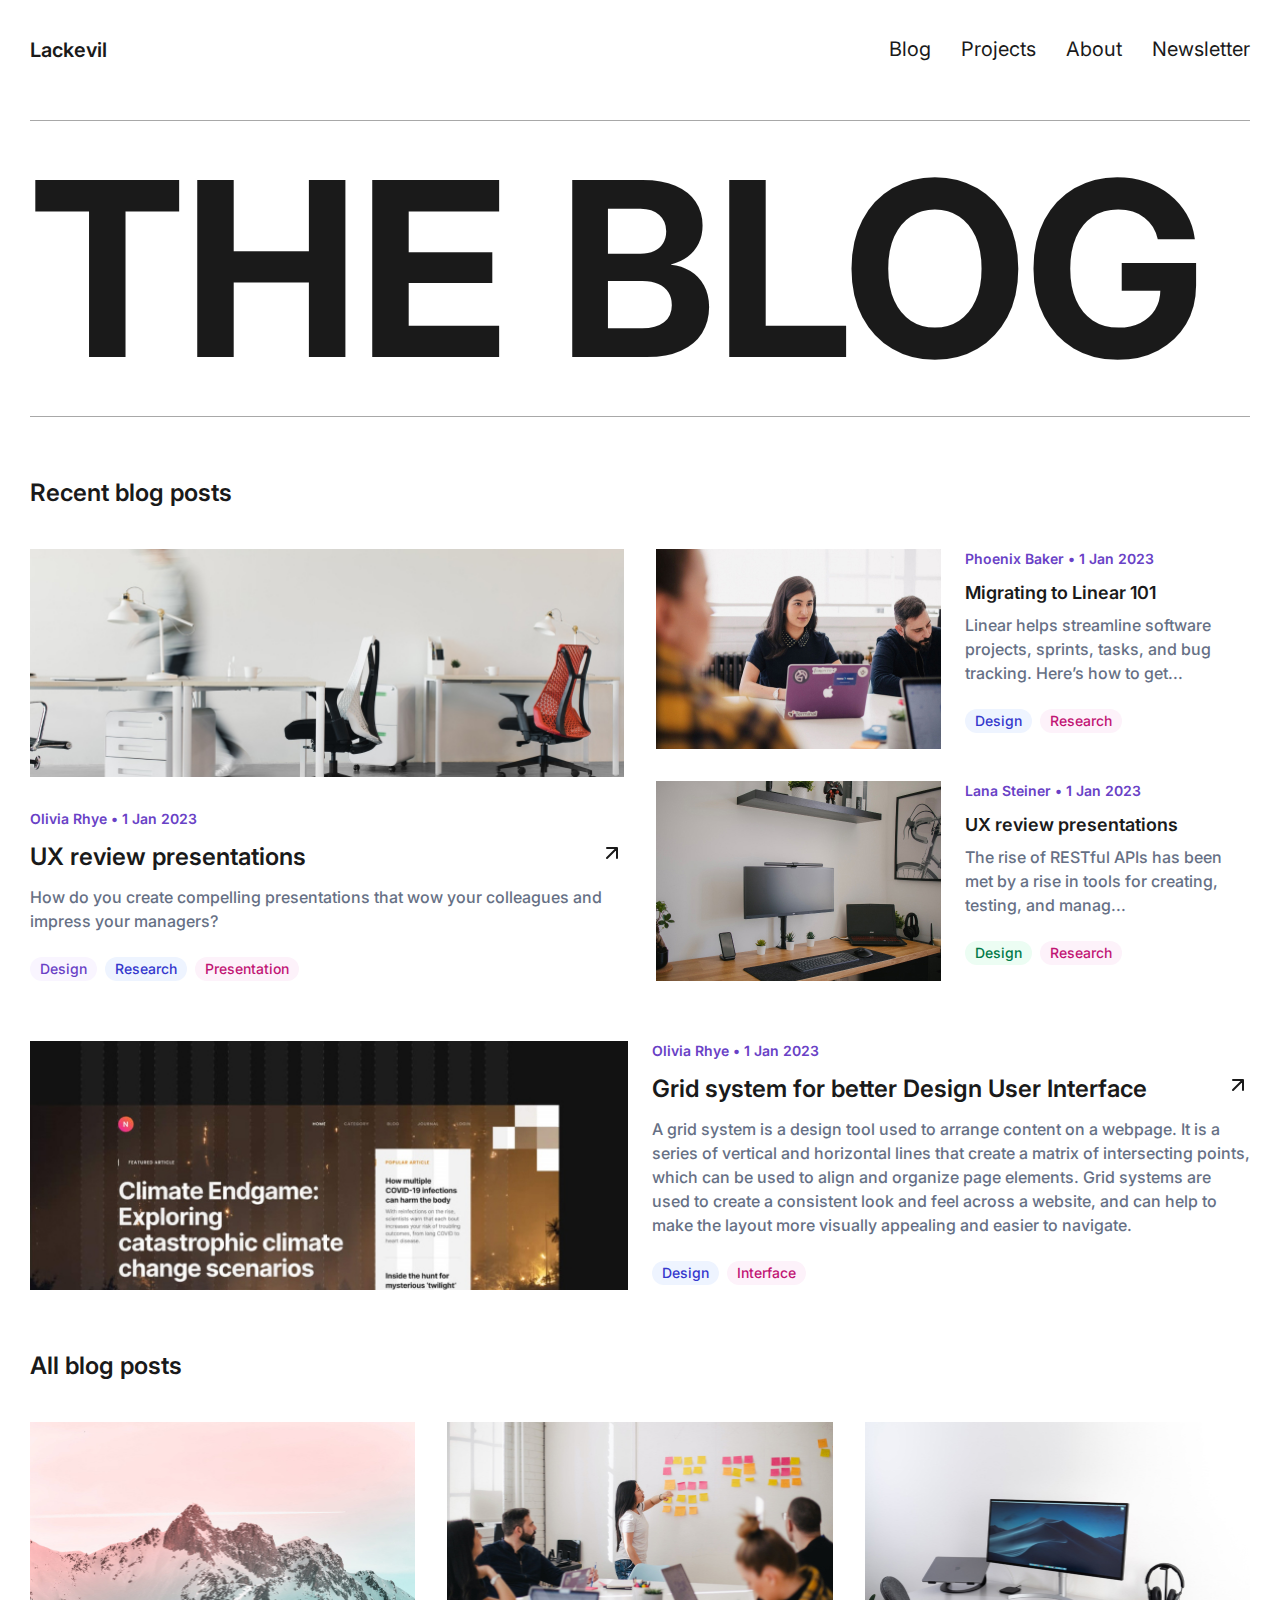
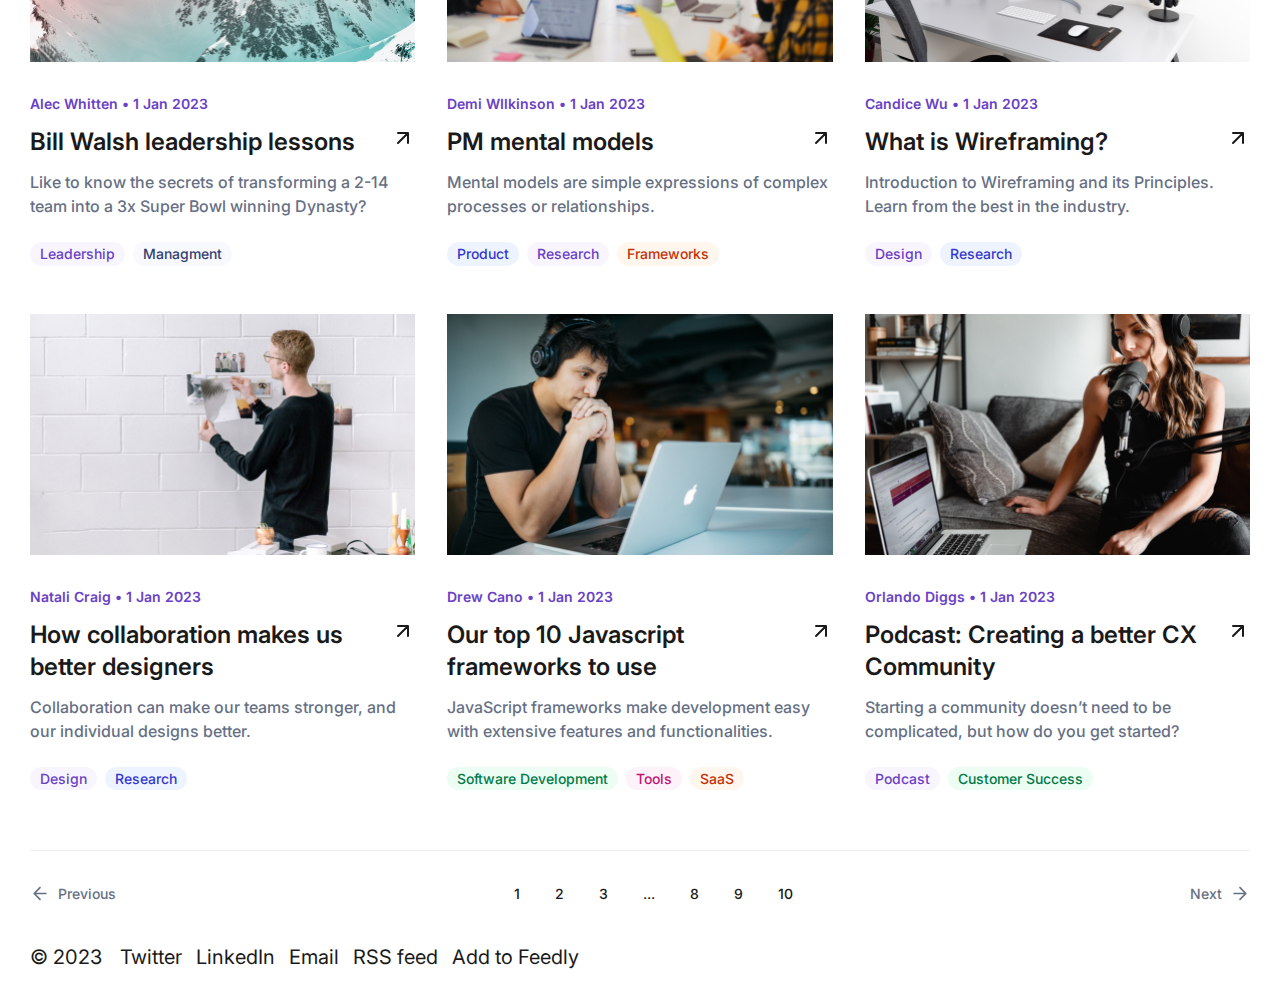
==== index.html @ 13c49f11 "Add everythings what was in previous commit comment" ====
<!DOCTYPE html>
<html lang="en">

<head>
   <meta charset="UTF-8">
   <meta name="viewport" content="width=device-width, initial-scale=1.0">
   <title>The Blog</title>
   <!-- Link to CSS -->
   <link rel="stylesheet" href="css/index.css">
   <!-- Fonts -->
   <link rel="preconnect" href="https://fonts.googleapis.com">
   <link rel="preconnect" href="https://fonts.gstatic.com" crossorigin>
   <link href="https://fonts.googleapis.com/css2?family=Inter:wght@400;500;600;700&display=swap" rel="stylesheet">
</head>

<body>
   <div class="wrapper">
      <header class="header">
         <div class="header__container">
            <div class="header__body">
               <a href="#" class="header__logo">Lackevil</a>
               <nav class="header__menu">
                  <ul class="header__list">
                     <li class="header__item"><a href="#" class="header__link menu-link">Blog</a></li>
                     <li class="header__item"><a href="#" class="header__link menu-link">Projects</a></li>
                     <li class="header__item"><a href="#" class="header__link menu-link">About</a></li>
                     <li class="header__item"><a href="#" class="header__link menu-link">Newsletter</a></li>
                     <!-- <li class="header__item"></li> -->
                  </ul>
               </nav>
               <div id="burger">
                  <span></span>
               </div>
            </div>
         </div>
      </header>
      <main class="main">
         <section class="hero">
            <div class="hero__container">
               <div class="hero__body">
                  <h1 class="hero__title">The blog</h1>
               </div>
            </div>
         </section>
         <section class="recent">
            <div class="recent__container">
               <div class="recent__body">
                  <h2 class="recent__title title">Recent blog posts</h2>
                  <div class="recent__top">
                     <article class="recent__article article">
                        <div class="article__image">
                           <img src="images/recent/ux-review.jpg" alt="Ux review background">
                        </div>
                        <div class="article__content">
                           <p class="article__info">
                              <a href="#">Olivia Rhye</a> • 1 Jan 2023
                           </p>
                           <div class="article__header">
                              <h3 class="article__title">UX review presentations</h3>
                              <img src="images/icons/arrow-up-right.svg" alt="Arrow up right" class="article__icon">
                           </div>
                           <p class="article__text">
                              How do you create compelling presentations that wow your colleagues and impress your
                              managers?
                           </p>
                           <div class="article__categories">
                              <span class="categories__item categories__item-purple">Design</span>
                              <span class="categories__item categories__item-blue">Research</span>
                              <span class="categories__item categories__item-red">Presentation</span>
                           </div>
                        </div>
                     </article>
                     <div class="recent__duo">
                        <article class="recent__article article">
                           <div class="article__image">
                              <img src="images/recent/migrating.jpg" alt="Ux review background">
                           </div>
                           <div class="article__content">
                              <p class="article__info">
                                 <a href="#">Phoenix Baker</a> • 1 Jan 2023
                              </p>
                              <div class="article__header">
                                 <h3 class="article__title">Migrating to Linear 101</h3>
                              </div>
                              <p class="article__text">
                                 Linear helps streamline software projects, sprints, tasks, and bug tracking. Here’s how
                                 to get...
                              </p>
                              <div class="article__categories">
                                 <span class="categories__item categories__item-blue">Design</span>
                                 <span class="categories__item categories__item-red">Research</span>
                              </div>
                           </div>
                        </article>
                        <article class="recent__article article">
                           <div class="article__image">
                              <img src="images/recent/api-stack.jpg" alt="Ux review background">
                           </div>
                           <div class="article__content">
                              <p class="article__info">
                                 <a href="#">Lana Steiner</a> • 1 Jan 2023
                              </p>
                              <div class="article__header">
                                 <h3 class="article__title">UX review presentations</h3>
                              </div>
                              <p class="article__text">
                                 The rise of RESTful APIs has been met by a rise in tools for creating, testing, and
                                 manag...
                              </p>
                              <div class="article__categories">
                                 <span class="categories__item categories__item-green">Design</span>
                                 <span class="categories__item categories__item-red">Research</span>
                              </div>
                           </div>
                        </article>
                     </div>
                  </div>
                  <article class="recent__article article-bottom">
                     <div class="article__image">
                        <img src="images/recent/grid-system.jpg" alt="Ux review background">
                     </div>
                     <div class="article__content">
                        <p class="article__info">
                           <a href="#">Olivia Rhye</a> • 1 Jan 2023
                        </p>
                        <div class="article__header">
                           <h3 class="article__title">Grid system for better Design User Interface</h3>
                           <img src="images/icons/arrow-up-right.svg" alt="Arrow up right" class="article__icon">
                        </div>
                        <p class="article__text">
                           A grid system is a design tool used to arrange content on a webpage. It is a series of
                           vertical and horizontal lines that create a matrix of intersecting points, which can be used
                           to align and organize page elements. Grid systems are used to create a consistent look and
                           feel across a website, and can help to make the layout more visually appealing and easier to
                           navigate.
                        </p>
                        <div class="article__categories">
                           <span class="categories__item categories__item-blue">Design</span>
                           <span class="categories__item categories__item-red">Interface</span>
                        </div>
                     </div>
                  </article>
               </div>
            </div>
         </section>
         <section class="all">
            <div class="all__container">
               <div class="all__body">
                  <h2 class="all__title title">All blog posts</h2>
                  <div class="all__row">
                     <article class="all__article article">
                        <div class="article__image">
                           <img src="images/all/leadership.jpg" alt="Ux review background">
                        </div>
                        <div class="article__content">
                           <p class="article__info">
                              <a href="#">Alec Whitten</a> • 1 Jan 2023
                           </p>
                           <div class="article__header">
                              <h3 class="article__title">Bill Walsh leadership lessons</h3>
                              <img src="images/icons/arrow-up-right.svg" alt="Arrow up right" class="article__icon">
                           </div>
                           <p class="article__text">
                              Like to know the secrets of transforming a 2-14 team into a 3x Super Bowl winning Dynasty?
                           </p>
                           <div class="article__categories">
                              <span class="categories__item categories__item-purple">Leadership</span>
                              <span class="categories__item categories__item-gray">Managment</span>
                           </div>
                        </div>
                     </article>
                     <article class="all__article article">
                        <div class="article__image">
                           <img src="images/all/pm.jpg" alt="Ux review background">
                        </div>
                        <div class="article__content">
                           <p class="article__info">
                              <a href="#">Demi WIlkinson</a> • 1 Jan 2023
                           </p>
                           <div class="article__header">
                              <h3 class="article__title">PM mental models</h3>
                              <img src="images/icons/arrow-up-right.svg" alt="Arrow up right" class="article__icon">
                           </div>
                           <p class="article__text">
                              Mental models are simple expressions of complex processes or relationships.
                           </p>
                           <div class="article__categories">
                              <span class="categories__item categories__item-blue">Product</span>
                              <span class="categories__item categories__item-purple">Research</span>
                              <span class="categories__item categories__item-yellow">Frameworks</span>
                           </div>
                        </div>
                     </article>
                     <article class="all__article article">
                        <div class="article__image">
                           <img src="images/all/wireframing.jpg" alt="Ux review background">
                        </div>
                        <div class="article__content">
                           <p class="article__info">
                              <a href="#">Candice Wu</a> • 1 Jan 2023
                           </p>
                           <div class="article__header">
                              <h3 class="article__title">What is Wireframing?</h3>
                              <img src="images/icons/arrow-up-right.svg" alt="Arrow up right" class="article__icon">
                           </div>
                           <p class="article__text">
                              Introduction to Wireframing and its Principles. Learn from the best in the industry.
                           </p>
                           <div class="article__categories">
                              <span class="categories__item categories__item-purple">Design</span>
                              <span class="categories__item categories__item-blue">Research</span>
                           </div>
                        </div>
                     </article>
                     <article class="all__article article">
                        <div class="article__image">
                           <img src="images/all/better-designers.jpg" alt="Ux review background">
                        </div>
                        <div class="article__content">
                           <p class="article__info">
                              <a href="#">Natali Craig</a> • 1 Jan 2023
                           </p>
                           <div class="article__header">
                              <h3 class="article__title">How collaboration makes us better designers</h3>
                              <img src="images/icons/arrow-up-right.svg" alt="Arrow up right" class="article__icon">
                           </div>
                           <p class="article__text">
                              Collaboration can make our teams stronger, and our individual designs better.
                           </p>
                           <div class="article__categories">
                              <span class="categories__item categories__item-purple">Design</span>
                              <span class="categories__item categories__item-blue">Research</span>
                           </div>
                        </div>
                     </article>
                     <article class="all__article article">
                        <div class="article__image">
                           <img src="images/all/js-frameworks.jpg" alt="Ux review background">
                        </div>
                        <div class="article__content">
                           <p class="article__info">
                              <a href="#">Drew Cano</a> • 1 Jan 2023
                           </p>
                           <div class="article__header">
                              <h3 class="article__title">Our top 10 Javascript frameworks to use</h3>
                              <img src="images/icons/arrow-up-right.svg" alt="Arrow up right" class="article__icon">
                           </div>
                           <p class="article__text">
                              JavaScript frameworks make development easy with extensive features and functionalities.
                           </p>
                           <div class="article__categories">
                              <span class="categories__item categories__item-green">Software Development</span>
                              <span class="categories__item categories__item-red">Tools</span>
                              <span class="categories__item categories__item-yellow">SaaS</span>
                           </div>
                        </div>
                     </article>
                     <article class="all__article article">
                        <div class="article__image">
                           <img src="images/all/cx-community.jpg" alt="Ux review background">
                        </div>
                        <div class="article__content">
                           <p class="article__info">
                              <a href="#">Orlando Diggs</a> • 1 Jan 2023
                           </p>
                           <div class="article__header">
                              <h3 class="article__title">Podcast: Creating a better CX Community</h3>
                              <img src="images/icons/arrow-up-right.svg" alt="Arrow up right" class="article__icon">
                           </div>
                           <p class="article__text">
                              Starting a community doesn’t need to be complicated, but how do you get started?
                           </p>
                           <div class="article__categories">
                              <span class="categories__item categories__item-purple">Podcast</span>
                              <span class="categories__item categories__item-green">Customer Success</span>
                           </div>
                        </div>
                     </article>
                  </div>
               </div>
            </div>
         </section>
         <section class="pages">
            <div class="pages__container">
               <div class="pages__body">
                  <a href="#" class="pages__prev pages__fast">
                     <img src="images/icons/arrow-left.svg" alt="Arrow left">
                     Previous
                  </a>
                  <nav class="pages__nav">
                     <ul class="pages__list">
                        <li class="pages__item"><a href="#" class="pages__link">1</a></li>
                        <li class="pages__item"><a href="#" class="pages__link">2</a></li>
                        <li class="pages__item"><a href="#" class="pages__link">3</a></li>
                        <li class="pages__item"><a href="#" class="pages__link">...</a></li>
                        <li class="pages__item"><a href="#" class="pages__link">8</a></li>
                        <li class="pages__item"><a href="#" class="pages__link">9</a></li>
                        <li class="pages__item"><a href="#" class="pages__link">10</a></li>
                     </ul>
                  </nav>
                  <a href="#" class="pages__next pages__fast">
                     Next
                     <img src="images/icons/arrow-right.svg" alt="Arrow right">
                  </a>
               </div>
            </div>
         </section>
      </main>
      <footer class="footer">
         <div class="footer__container">
            <div class="footer__body">
               <a href="3" class="footer__copyright menu-link">© 2023</a>
               <ul class="footer__social">
                  <li class="footer__item"><a href="#" class="footer__link menu-link">Twitter</a></li>
                  <li class="footer__item"><a href="#" class="footer__link menu-link">LinkedIn</a></li>
                  <li class="footer__item">
                     <a href="mailto:faqihsopyan@gmail.com" class="footer__link menu-link">Email</a>
                  </li>
                  <li class="footer__item"><a href="#" class="footer__link menu-link">RSS feed</a></li>
                  <li class="footer__item"><a href="#" class="footer__link menu-link">Add to Feedly</a></li>
               </ul>
            </div>
         </div>
      </footer>
   </div>
   <!-- Scripts -->
   <script src="js/script.js"></script>
</body>

</html>
---- css/index.css ----
* {
  padding: 0;
  margin: 0;
  border: 0;
}

*,
*:before,
*:after {
  box-sizing: border-box;
}

:focus,
:active {
  outline: none;
}

a:focus,
a:active {
  outline: none;
}

nav,
footer,
header,
aside {
  display: block;
}

html,
body {
  height: 100%;
  width: 100%;
  font-size: 100%;
  line-height: 1;
  -ms-text-size-adjust: 100%;
  -moz-text-size-adjust: 100%;
  -webkit-text-size-adjust: 100%;
}

input,
button,
textarea {
  font-family: inherit;
}

input::-ms-clear {
  display: none;
}

button {
  cursor: pointer;
}

button::-moz-focus-inner {
  padding: 0;
  border: 0;
}

a,
a:visited {
  text-decoration: none;
  color: inherit;
}

a:hover {
  text-decoration: none;
}

ul li {
  list-style: none;
}

img {
  vertical-align: middle;
}

h1,
h2,
h3,
h4,
h5,
h6 {
  font-size: inherit;
  font-weight: 400;
}

body {
  font-family: "Inter", sans-serif;
  font-weight: 500;
  font-size: 1rem;
  line-height: 150%;
  color: #1A1A1A;
}

.wrapper {
  min-height: 100%;
  overflow: hidden;
  display: flex;
  flex-direction: column;
}

[class*=__container] {
  max-width: 78.125rem;
  margin: 0 auto;
  padding: 0 0.9375rem;
}

.main {
  flex: 1 1 auto;
}

#burger {
  z-index: 3;
  display: none;
  align-items: center;
  position: relative;
  width: 1.875rem;
  height: 1.25rem;
}
#burger::before, #burger::after {
  content: "";
  position: absolute;
  left: 0;
  width: 100%;
  height: 0.125rem;
  background: #1A1A1A;
  transition: 0.5s ease all;
}
#burger::before {
  top: 0;
}
.header.active #burger::before {
  top: 0.5625rem;
  transform: rotate(45deg);
}
#burger span {
  position: absolute;
  left: 0;
  width: 100%;
  height: 0.125rem;
  background: #1A1A1A;
  transition: 0.3s ease opacity;
}
.header.active #burger span {
  opacity: 0;
}
#burger::after {
  bottom: 0;
}
.header.active #burger::after {
  bottom: 0.5625rem;
  transform: rotate(-45deg);
}
@media (max-width: 48em) {
  #burger {
    display: flex;
  }
}

.menu-link {
  font-size: clamp(1.125rem, 2vw, 1.25rem);
  font-weight: 400;
}
.menu-link:hover {
  text-decoration: underline;
}

.overflow {
  overflow: hidden;
}

.hero__body {
  border-top: 0.0625rem solid #A8A8A8;
  border-bottom: 0.0625rem solid #A8A8A8;
}
.hero__title {
  font-size: clamp(58px, 19vw, 15.2375rem);
  font-weight: 700;
  line-height: normal;
  text-transform: uppercase;
}
@media (max-width: 40em) {
  .hero__title {
    font-size: clamp(2.5rem, 18.5vw, 15.2375rem);
  }
}
@media (max-width: 25.5em) {
  .hero__title {
    font-size: clamp(2.5rem, 17.8vw, 15.2375rem);
  }
}

.title {
  font-size: 1.5rem;
  font-weight: 600;
  line-height: 133.333%;
  margin: 0 0 2.5rem 0;
}
@media (max-width: 48em) {
  .title {
    margin: 0 0 1.25rem 0;
  }
}

.categories__item-purple {
  background: #F9F5FF;
  color: #6941C6;
}

.categories__item-blue {
  background: #EEF4FF;
  color: #3538CD;
}

.categories__item-red {
  background: #FDF2FA;
  color: #C11574;
}

.categories__item-green {
  background: #ECFDF3;
  color: #027A48;
}

.categories__item-yellow {
  background: #FFF6ED;
  color: #C4320A;
}

.categories__item-gray {
  background: #F8F9FC;
  color: #363F72;
}

.article__image img {
  -o-object-fit: cover;
     object-fit: cover;
  width: 100%;
}
.article__info {
  color: #6941C6;
  font-size: 0.875rem;
  font-weight: 600;
  line-height: 142.857%;
}
.article__header {
  display: flex;
  justify-content: space-between;
  align-items: flex-start;
}
.article__title {
  font-size: 1.5rem;
  font-weight: 600;
  line-height: 133.333%;
}
.article__text {
  color: #667085;
}
.article__categories {
  display: flex;
  gap: 0.5rem;
}

.categories__item {
  padding: 0.125rem 0.625rem;
  border-radius: 1rem;
  font-size: 0.875rem;
  font-weight: 500;
  line-height: 142.857%;
}

.header {
  margin: 1.875em 0 3.125em 0;
  padding: 0.625em 0;
}
.header__body {
  display: flex;
  justify-content: space-between;
  align-items: center;
  line-height: 120%;
}
.header__logo {
  font-size: 1.25rem;
  font-weight: 600;
}
.header__list {
  display: flex;
  gap: 1.875em;
}
@media (max-width: 64em) {
  .header {
    margin: 1.25em 0 2.5em 0;
    padding: 0.5em 0;
  }
}
@media (max-width: 48em) {
  .header {
    margin: 1.25em 0;
    padding: 0.5em 0;
  }
  .header__logo {
    z-index: 4;
  }
  .header__menu {
    position: fixed;
    z-index: 3;
    background: #fff;
    top: 0;
    right: -100%;
    width: 100vw;
    height: 100vh;
    display: flex;
    justify-content: center;
    align-items: center;
    transition: 0.5s ease right;
  }
  .header.active .header__menu {
    right: 0;
  }
  .header__list {
    flex-direction: column;
    text-align: center;
    gap: 2.25em;
  }
}

.footer {
  padding: 1.875em 0;
}
.footer__body {
  display: flex;
  font-size: 1.25rem;
  font-weight: 400;
}
.footer__social {
  display: flex;
  gap: 0.875rem;
  margin: 0 0 0 0.875em;
}
.footer__link:hover {
  text-decoration: underline;
}
@media (max-width: 35em) {
  .footer__body {
    text-align: center;
    flex-direction: column-reverse;
  }
  .footer__social {
    flex-direction: column;
    margin: 0 0 1.875em 0;
  }
}

.recent {
  padding: 3.75rem 0 1.875rem;
}
.recent__top {
  display: grid;
  grid-template-columns: repeat(auto-fit, minmax(500px, 1fr));
  gap: 2rem;
  margin-bottom: 3.75rem;
}
.recent__top .article__image {
  margin-bottom: 2rem;
  height: 228px;
}
.recent__top .article__image img {
  height: 100%;
}
.recent__top .article__info {
  margin-bottom: 0.75rem;
}
.recent__top .article__header {
  margin-bottom: 0.75rem;
}
.recent__top .article__text {
  margin-bottom: 1.5rem;
}
@media (max-width: 1055px) {
  .recent__top {
    margin-bottom: 1.875rem;
  }
}
@media (max-width: 554px) {
  .recent__top {
    grid-template-columns: 1fr;
  }
}
.recent__duo {
  display: flex;
  flex-direction: column;
  gap: 2rem;
}
.recent__duo .recent__article {
  display: flex;
  gap: 1.5rem;
  height: 200px;
}
@media (max-width: 34.625em) {
  .recent__duo .recent__article {
    height: auto;
  }
  .recent__duo .recent__article .article__image {
    max-height: 200px;
  }
}
.recent__duo .article__content {
  flex: 1 1 50%;
}
.recent__duo .article__image {
  margin-bottom: 0;
  flex: 1 1 50%;
}
.recent__duo .article__image img {
  height: 200px;
}
.recent__duo .article__info {
  margin-bottom: 0.75rem;
}
.recent__duo .article__header {
  margin-bottom: 0.5rem;
}
.recent__duo .article__title {
  font-size: 1.125rem;
}
.recent__duo .article__text {
  margin-bottom: 1.5rem;
  font-size: 1rem;
}
@media (max-width: 554px) {
  .recent__duo .article {
    flex-direction: column;
  }
}
.recent .article-bottom {
  display: grid;
  grid-template-columns: repeat(auto-fit, minmax(500px, 1fr));
  gap: 1.5rem;
}
.recent .article-bottom .article__image {
  height: 100%;
}
.recent .article-bottom .article__image img {
  height: 100%;
  width: 100%;
}
@media (max-width: 1055px) {
  .recent .article-bottom .article__image img {
    max-height: 248px;
  }
}
.recent .article-bottom .article__info {
  margin-bottom: 0.75rem;
}
.recent .article-bottom .article__header {
  margin-bottom: 0.75rem;
}
.recent .article-bottom .article__text {
  margin-bottom: 1.5rem;
}
@media (max-width: 34.625em) {
  .recent .article-bottom {
    grid-template-columns: 1fr;
  }
}
@media (max-width: 1055px) {
  .recent {
    padding: 2.5rem 0 1.25rem;
  }
}
@media (max-width: 550px) {
  .recent {
    padding: 1.25rem 0 0.625rem;
  }
}

.all {
  padding: 1.875rem 0;
}
.all__row {
  display: grid;
  grid-template-columns: repeat(auto-fit, minmax(300px, 1fr));
  gap: 3rem 2rem;
  margin-bottom: 1.875rem;
}
.all .article__image {
  max-width: 100%;
  margin-bottom: 2rem;
}
.all .article__image img {
  max-width: 100%;
}
.all .article__info {
  margin-bottom: 0.75rem;
}
.all .article__header {
  margin-bottom: 0.75rem;
}
.all .article__text {
  margin-bottom: 1.5rem;
}

.pages__body {
  display: flex;
  justify-content: space-between;
  align-items: center;
  padding-top: 20px;
  border-top: 1px solid #EAECF0;
}
.pages__fast {
  display: flex;
  align-items: center;
  font-size: 0.875rem;
  font-weight: 500;
  line-height: 142%;
  color: #667085;
  transition: 0.2s ease opacity;
}
.pages__fast:hover {
  opacity: 0.7;
}
.pages__prev img {
  margin-right: 0.5rem;
}
.pages__list {
  display: flex;
  gap: 0.125rem;
}
.pages__item {
  padding: 0.625rem 1.0313rem;
  border-radius: 0.5rem;
  transition: 0.2s ease all;
}
.pages__item:hover {
  background: #F9F5FF;
  color: #6941C6;
}
.pages__link {
  font-size: 0.875rem;
  line-height: 142%;
}
.pages__next img {
  margin-left: 0.5rem;
}
@media (max-width: 684px) {
  .pages__body {
    padding-bottom: 30px;
    border-bottom: 1px solid #EAECF0;
    flex-direction: column;
    gap: 20px;
  }
}
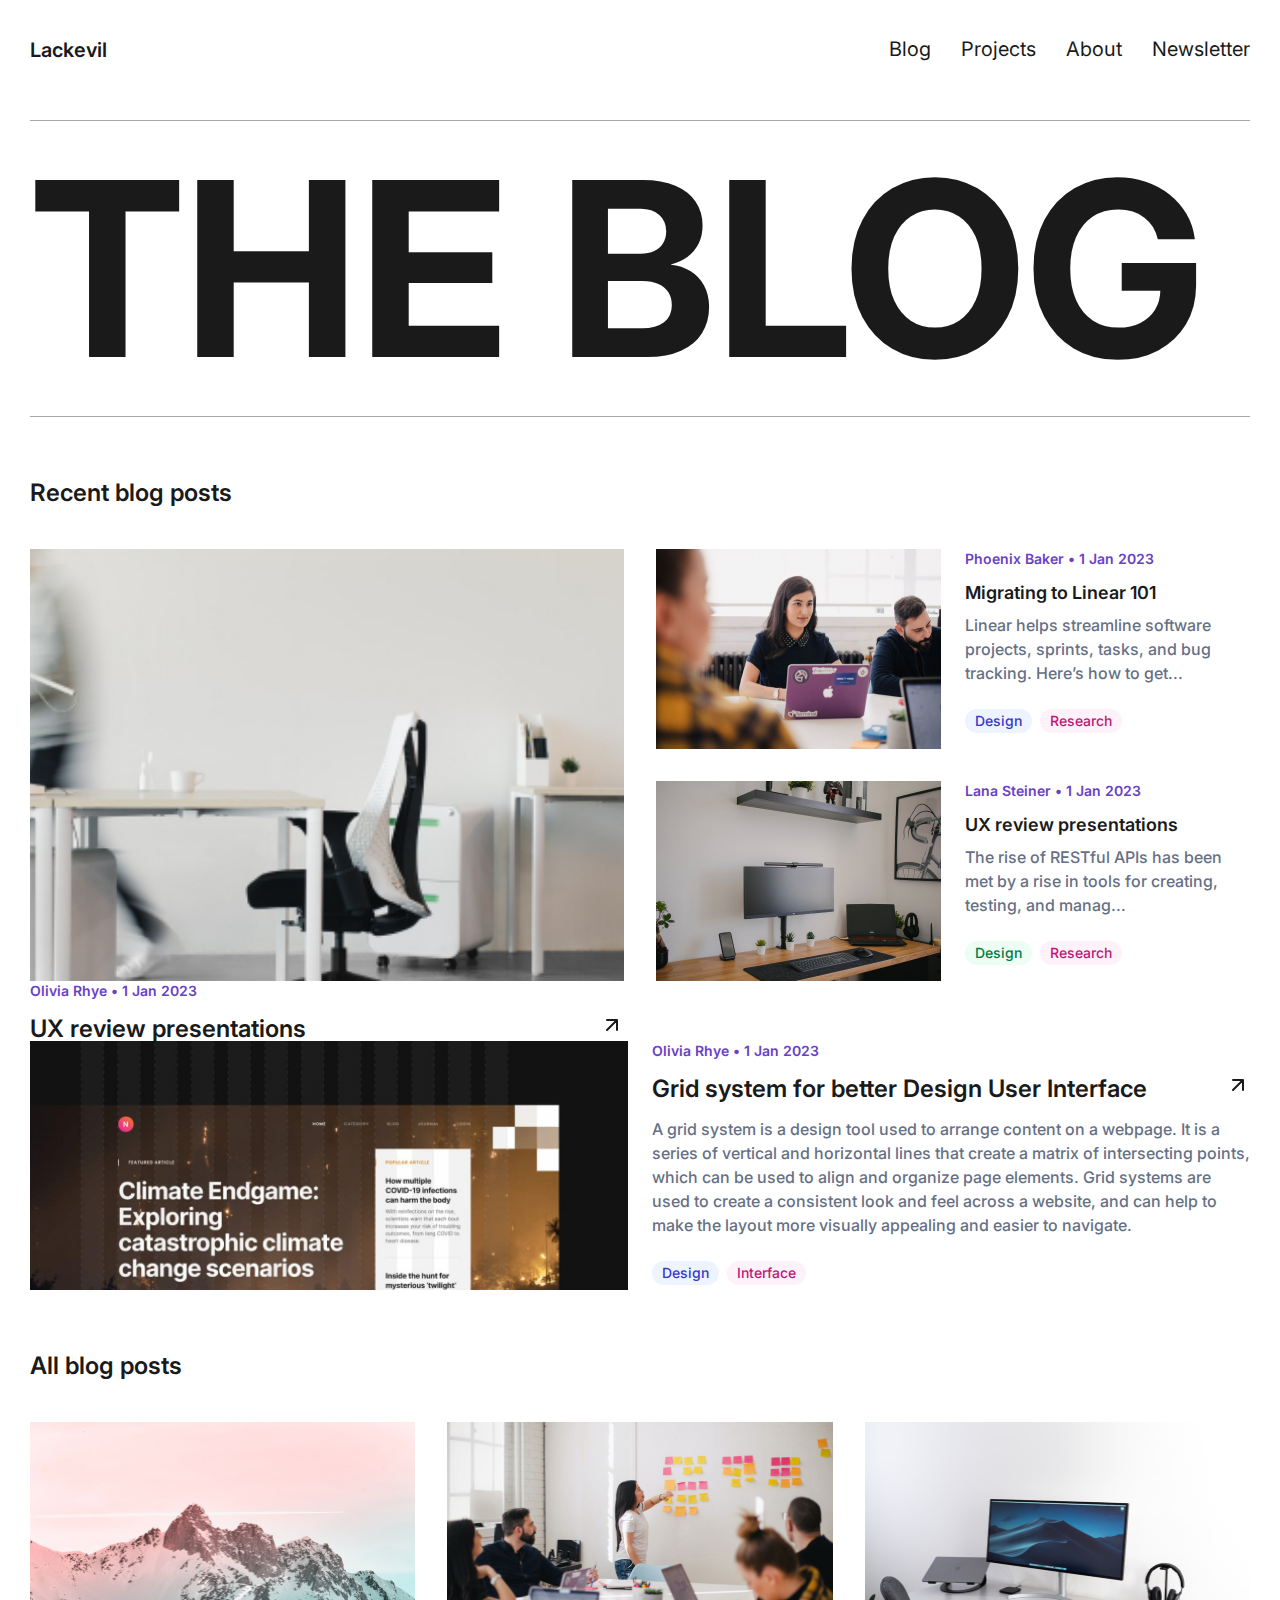
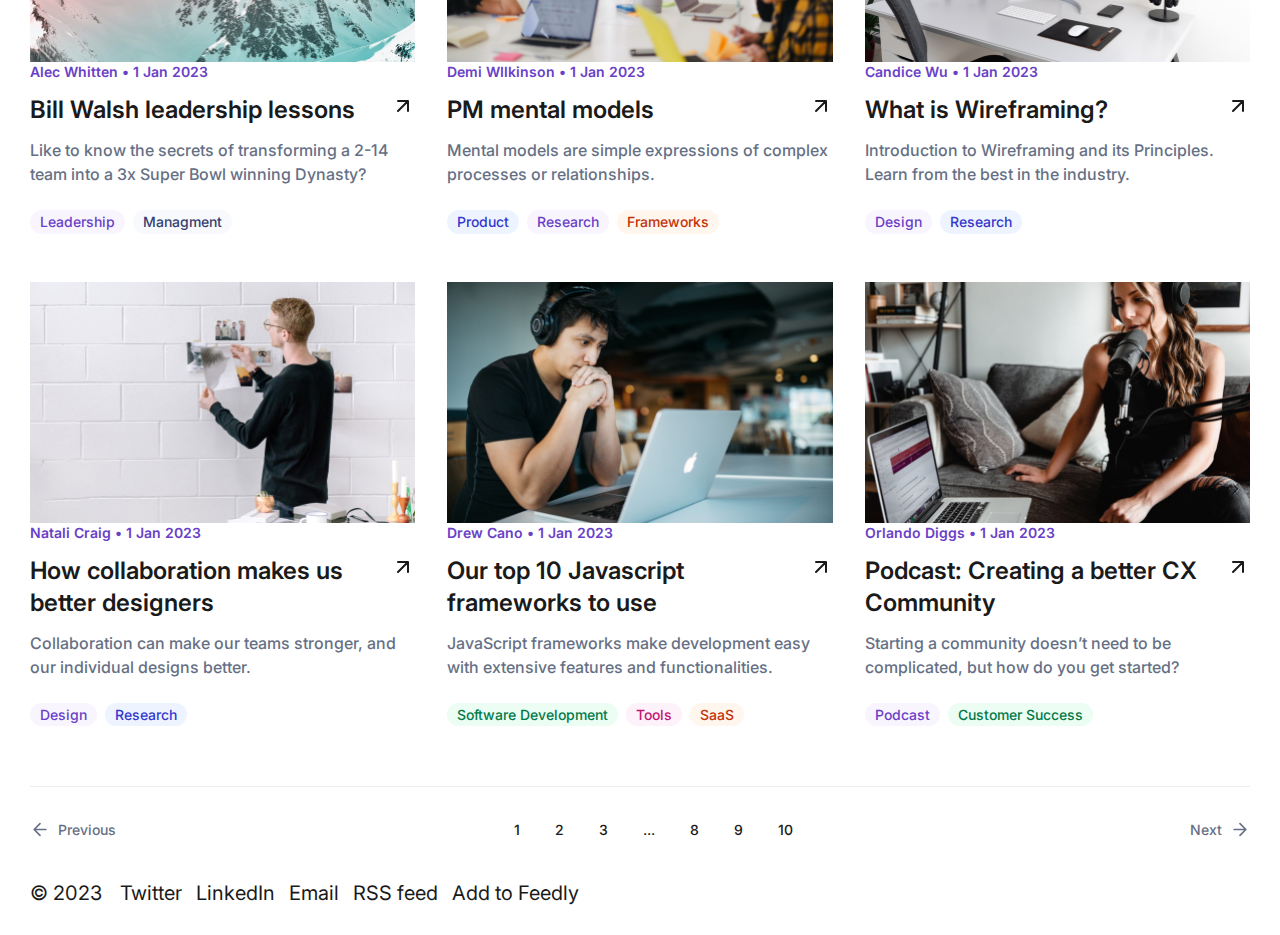
==== commit 0f1e938f: "Code review + add about page and started newlatters page" ====
--- a/index.html
+++ b/index.html
@@ -23,8 +23,8 @@
                   <ul class="header__list">
                      <li class="header__item"><a href="#" class="header__link menu-link">Blog</a></li>
                      <li class="header__item"><a href="#" class="header__link menu-link">Projects</a></li>
-                     <li class="header__item"><a href="#" class="header__link menu-link">About</a></li>
-                     <li class="header__item"><a href="#" class="header__link menu-link">Newsletter</a></li>
+                     <li class="header__item"><a href="about.html" class="header__link menu-link">About</a></li>
+                     <li class="header__item"><a href="newslatters.html" class="header__link menu-link">Newsletter</a></li>
                      <!-- <li class="header__item"></li> -->
                   </ul>
                </nav>
@@ -48,17 +48,17 @@
                   <h2 class="recent__title title">Recent blog posts</h2>
                   <div class="recent__top">
                      <article class="recent__article article">
-                        <div class="article__image">
+                        <a href="#" class="article__image article__link">
                            <img src="images/recent/ux-review.jpg" alt="Ux review background">
-                        </div>
-                        <div class="article__content">
-                           <p class="article__info">
-                              <a href="#">Olivia Rhye</a> • 1 Jan 2023
-                           </p>
-                           <div class="article__header">
+                        </a>
+                        <div class="article__content">
+                           <p class="article__info">
+                              Olivia Rhye • 1 Jan 2023
+                           </p>
+                           <a href="#" class="article__header article__link">
                               <h3 class="article__title">UX review presentations</h3>
                               <img src="images/icons/arrow-up-right.svg" alt="Arrow up right" class="article__icon">
-                           </div>
+                           </a>
                            <p class="article__text">
                               How do you create compelling presentations that wow your colleagues and impress your
                               managers?
@@ -72,16 +72,16 @@
                      </article>
                      <div class="recent__duo">
                         <article class="recent__article article">
-                           <div class="article__image">
-                              <img src="images/recent/migrating.jpg" alt="Ux review background">
-                           </div>
+                           <a href="#" class="article__image article__link">
+                              <img src="images/recent/migrating.jpg" alt="Migration background">
+                           </a>
                            <div class="article__content">
                               <p class="article__info">
-                                 <a href="#">Phoenix Baker</a> • 1 Jan 2023
+                                 Phoenix Baker • 1 Jan 2023
                               </p>
-                              <div class="article__header">
+                              <a href="#" class="article__header article__link">
                                  <h3 class="article__title">Migrating to Linear 101</h3>
-                              </div>
+                              </a>
                               <p class="article__text">
                                  Linear helps streamline software projects, sprints, tasks, and bug tracking. Here’s how
                                  to get...
@@ -93,16 +93,16 @@
                            </div>
                         </article>
                         <article class="recent__article article">
-                           <div class="article__image">
-                              <img src="images/recent/api-stack.jpg" alt="Ux review background">
-                           </div>
+                           <a href="#" class="article__image article__link">
+                              <img src="images/recent/api-stack.jpg" alt="Api stack background">
+                           </a>
                            <div class="article__content">
                               <p class="article__info">
-                                 <a href="#">Lana Steiner</a> • 1 Jan 2023
+                                 Lana Steiner • 1 Jan 2023
                               </p>
-                              <div class="article__header">
+                              <a href="#" class="article__header article__link">
                                  <h3 class="article__title">UX review presentations</h3>
-                              </div>
+                              </a>
                               <p class="article__text">
                                  The rise of RESTful APIs has been met by a rise in tools for creating, testing, and
                                  manag...
@@ -116,17 +116,17 @@
                      </div>
                   </div>
                   <article class="recent__article article-bottom">
-                     <div class="article__image">
-                        <img src="images/recent/grid-system.jpg" alt="Ux review background">
-                     </div>
+                     <a href="#" class="article__image article__link">
+                        <img src="images/recent/grid-system.jpg" alt="Grid system background">
+                     </a>
                      <div class="article__content">
                         <p class="article__info">
-                           <a href="#">Olivia Rhye</a> • 1 Jan 2023
+                           Olivia Rhye • 1 Jan 2023
                         </p>
-                        <div class="article__header">
+                        <a href="#" class="article__header article__link">
                            <h3 class="article__title">Grid system for better Design User Interface</h3>
                            <img src="images/icons/arrow-up-right.svg" alt="Arrow up right" class="article__icon">
-                        </div>
+                        </a>
                         <p class="article__text">
                            A grid system is a design tool used to arrange content on a webpage. It is a series of
                            vertical and horizontal lines that create a matrix of intersecting points, which can be used
@@ -149,17 +149,17 @@
                   <h2 class="all__title title">All blog posts</h2>
                   <div class="all__row">
                      <article class="all__article article">
-                        <div class="article__image">
-                           <img src="images/all/leadership.jpg" alt="Ux review background">
-                        </div>
-                        <div class="article__content">
-                           <p class="article__info">
-                              <a href="#">Alec Whitten</a> • 1 Jan 2023
-                           </p>
-                           <div class="article__header">
+                        <a href="#" class="article__image article__link">
+                           <img src="images/all/leadership.jpg" alt="Leadership background">
+                        </a>
+                        <div class="article__content">
+                           <p class="article__info">
+                              Alec Whitten • 1 Jan 2023
+                           </p>
+                           <a href="#" class="article__header article__link">
                               <h3 class="article__title">Bill Walsh leadership lessons</h3>
                               <img src="images/icons/arrow-up-right.svg" alt="Arrow up right" class="article__icon">
-                           </div>
+                           </a>
                            <p class="article__text">
                               Like to know the secrets of transforming a 2-14 team into a 3x Super Bowl winning Dynasty?
                            </p>
@@ -170,17 +170,17 @@
                         </div>
                      </article>
                      <article class="all__article article">
-                        <div class="article__image">
-                           <img src="images/all/pm.jpg" alt="Ux review background">
-                        </div>
-                        <div class="article__content">
-                           <p class="article__info">
-                              <a href="#">Demi WIlkinson</a> • 1 Jan 2023
-                           </p>
-                           <div class="article__header">
+                        <a href="#" class="article__image article__link">
+                           <img src="images/all/pm.jpg" alt="Pm background">
+                        </a>
+                        <div class="article__content">
+                           <p class="article__info">
+                              Demi WIlkinson • 1 Jan 2023
+                           </p>
+                           <a href="#" class="article__header article__link">
                               <h3 class="article__title">PM mental models</h3>
                               <img src="images/icons/arrow-up-right.svg" alt="Arrow up right" class="article__icon">
-                           </div>
+                           </a>
                            <p class="article__text">
                               Mental models are simple expressions of complex processes or relationships.
                            </p>
@@ -192,17 +192,17 @@
                         </div>
                      </article>
                      <article class="all__article article">
-                        <div class="article__image">
-                           <img src="images/all/wireframing.jpg" alt="Ux review background">
-                        </div>
-                        <div class="article__content">
-                           <p class="article__info">
-                              <a href="#">Candice Wu</a> • 1 Jan 2023
-                           </p>
-                           <div class="article__header">
+                        <a href="#" class="article__image article__link">
+                           <img src="images/all/wireframing.jpg" alt="Wireframing background">
+                        </a>
+                        <div class="article__content">
+                           <p class="article__info">
+                              Candice Wu • 1 Jan 2023
+                           </p>
+                           <a href="#" class="article__header article__link">
                               <h3 class="article__title">What is Wireframing?</h3>
                               <img src="images/icons/arrow-up-right.svg" alt="Arrow up right" class="article__icon">
-                           </div>
+                           </a>
                            <p class="article__text">
                               Introduction to Wireframing and its Principles. Learn from the best in the industry.
                            </p>
@@ -213,17 +213,17 @@
                         </div>
                      </article>
                      <article class="all__article article">
-                        <div class="article__image">
-                           <img src="images/all/better-designers.jpg" alt="Ux review background">
-                        </div>
-                        <div class="article__content">
-                           <p class="article__info">
-                              <a href="#">Natali Craig</a> • 1 Jan 2023
-                           </p>
-                           <div class="article__header">
+                        <a href="#" class="article__image article__link">
+                           <img src="images/all/better-designers.jpg" alt="Better designers background">
+                        </a>
+                        <div class="article__content">
+                           <p class="article__info">
+                              Natali Craig • 1 Jan 2023
+                           </p>
+                           <a href="#" class="article__header article__link">
                               <h3 class="article__title">How collaboration makes us better designers</h3>
                               <img src="images/icons/arrow-up-right.svg" alt="Arrow up right" class="article__icon">
-                           </div>
+                           </a>
                            <p class="article__text">
                               Collaboration can make our teams stronger, and our individual designs better.
                            </p>
@@ -234,17 +234,17 @@
                         </div>
                      </article>
                      <article class="all__article article">
-                        <div class="article__image">
-                           <img src="images/all/js-frameworks.jpg" alt="Ux review background">
-                        </div>
-                        <div class="article__content">
-                           <p class="article__info">
-                              <a href="#">Drew Cano</a> • 1 Jan 2023
-                           </p>
-                           <div class="article__header">
+                        <a href="#" class="article__image article__link">
+                           <img src="images/all/js-frameworks.jpg" alt="Js frameworks background">
+                        </a>
+                        <div class="article__content">
+                           <p class="article__info">
+                              Drew Cano • 1 Jan 2023
+                           </p>
+                           <a href="#" class="article__header article__link">
                               <h3 class="article__title">Our top 10 Javascript frameworks to use</h3>
                               <img src="images/icons/arrow-up-right.svg" alt="Arrow up right" class="article__icon">
-                           </div>
+                           </a>
                            <p class="article__text">
                               JavaScript frameworks make development easy with extensive features and functionalities.
                            </p>
@@ -256,17 +256,17 @@
                         </div>
                      </article>
                      <article class="all__article article">
-                        <div class="article__image">
-                           <img src="images/all/cx-community.jpg" alt="Ux review background">
-                        </div>
-                        <div class="article__content">
-                           <p class="article__info">
-                              <a href="#">Orlando Diggs</a> • 1 Jan 2023
-                           </p>
-                           <div class="article__header">
+                        <a href="#" class="article__image article__link">
+                           <img src="images/all/cx-community.jpg" alt="Cx community background">
+                        </a>
+                        <div class="article__content">
+                           <p class="article__info">
+                              Orlando Diggs • 1 Jan 2023
+                           </p>
+                           <a href="#" class="article__header article__link">
                               <h3 class="article__title">Podcast: Creating a better CX Community</h3>
                               <img src="images/icons/arrow-up-right.svg" alt="Arrow up right" class="article__icon">
-                           </div>
+                           </a>
                            <p class="article__text">
                               Starting a community doesn’t need to be complicated, but how do you get started?
                            </p>
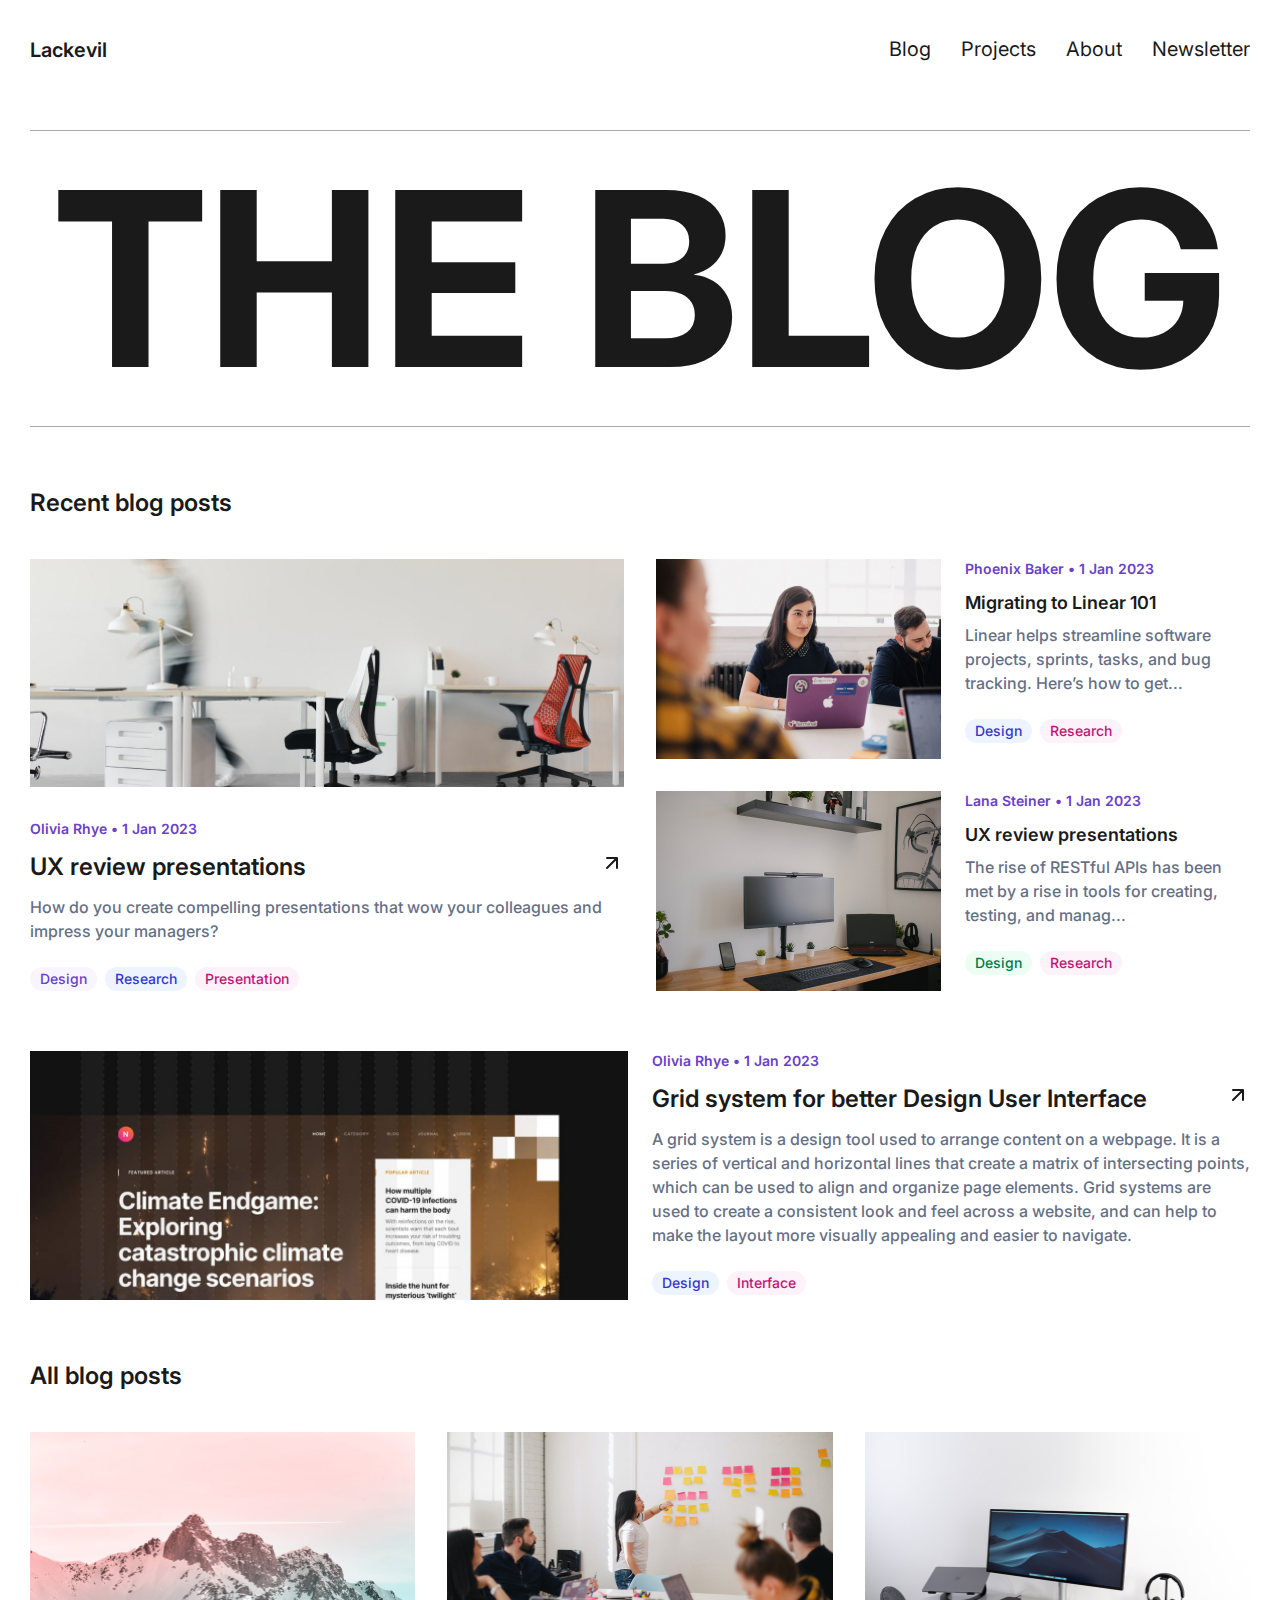
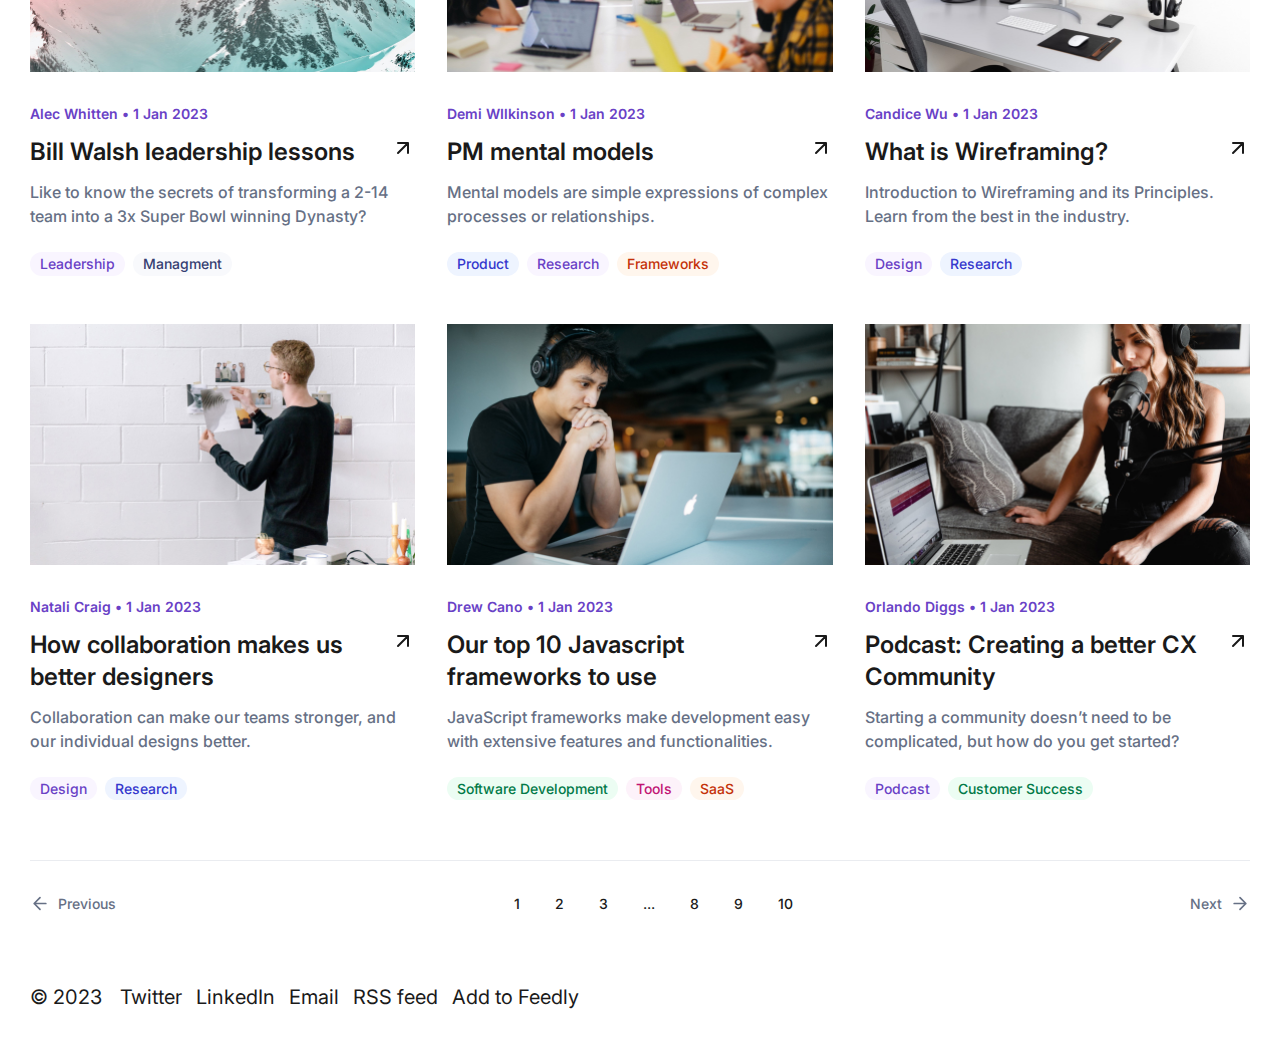
==== commit 23f9fd37: "Add newlatters + projects" ====
--- a/index.html
+++ b/index.html
@@ -22,7 +22,7 @@
                <nav class="header__menu">
                   <ul class="header__list">
                      <li class="header__item"><a href="#" class="header__link menu-link">Blog</a></li>
-                     <li class="header__item"><a href="#" class="header__link menu-link">Projects</a></li>
+                     <li class="header__item"><a href="projects.html" class="header__link menu-link">Projects</a></li>
                      <li class="header__item"><a href="about.html" class="header__link menu-link">About</a></li>
                      <li class="header__item"><a href="newslatters.html" class="header__link menu-link">Newsletter</a></li>
                      <!-- <li class="header__item"></li> -->
--- a/css/index.css
+++ b/css/index.css
@@ -3,20 +3,22 @@
   margin: 0;
   border: 0;
 }
-
-*,
-*:before,
-*:after {
+*, *::before, *::after {
   box-sizing: border-box;
 }
 
-:focus,
-:active {
-  outline: none;
-}
-
-a:focus,
-a:active {
+a {
+  text-decoration: none;
+  color: inherit;
+}
+a:visited {
+  text-decoration: none;
+  color: inherit;
+}
+a:hover {
+  text-decoration: none;
+}
+a:focus, a:active {
   outline: none;
 }
 
@@ -51,20 +53,9 @@
 button {
   cursor: pointer;
 }
-
 button::-moz-focus-inner {
   padding: 0;
   border: 0;
-}
-
-a,
-a:visited {
-  text-decoration: none;
-  color: inherit;
-}
-
-a:hover {
-  text-decoration: none;
 }
 
 ul li {
@@ -111,10 +102,10 @@
 }
 
 #burger {
-  z-index: 3;
   display: none;
   align-items: center;
   position: relative;
+  z-index: 3;
   width: 1.875rem;
   height: 1.25rem;
 }
@@ -152,7 +143,7 @@
   bottom: 0.5625rem;
   transform: rotate(-45deg);
 }
-@media (max-width: 48em) {
+@media (max-width: 48rem) {
   #burger {
     display: flex;
   }
@@ -161,9 +152,10 @@
 .menu-link {
   font-size: clamp(1.125rem, 2vw, 1.25rem);
   font-weight: 400;
+  padding-bottom: 0.1875rem;
 }
 .menu-link:hover {
-  text-decoration: underline;
+  border-bottom: 1px solid #1A1A1A;
 }
 
 .overflow {
@@ -175,17 +167,18 @@
   border-bottom: 0.0625rem solid #A8A8A8;
 }
 .hero__title {
-  font-size: clamp(58px, 19vw, 15.2375rem);
+  font-size: clamp(3.625rem, 19vw, 15.2375rem);
   font-weight: 700;
   line-height: normal;
+  text-align: center;
   text-transform: uppercase;
 }
-@media (max-width: 40em) {
+@media (max-width: 40rem) {
   .hero__title {
     font-size: clamp(2.5rem, 18.5vw, 15.2375rem);
   }
 }
-@media (max-width: 25.5em) {
+@media (max-width: 25.5rem) {
   .hero__title {
     font-size: clamp(2.5rem, 17.8vw, 15.2375rem);
   }
@@ -195,47 +188,13 @@
   font-size: 1.5rem;
   font-weight: 600;
   line-height: 133.333%;
-  margin: 0 0 2.5rem 0;
-}
-@media (max-width: 48em) {
-  .title {
-    margin: 0 0 1.25rem 0;
-  }
-}
-
-.categories__item-purple {
-  background: #F9F5FF;
-  color: #6941C6;
-}
-
-.categories__item-blue {
-  background: #EEF4FF;
-  color: #3538CD;
-}
-
-.categories__item-red {
-  background: #FDF2FA;
-  color: #C11574;
-}
-
-.categories__item-green {
-  background: #ECFDF3;
-  color: #027A48;
-}
-
-.categories__item-yellow {
-  background: #FFF6ED;
-  color: #C4320A;
-}
-
-.categories__item-gray {
-  background: #F8F9FC;
-  color: #363F72;
 }
 
 .article__image img {
   -o-object-fit: cover;
      object-fit: cover;
+  -o-object-position: center;
+     object-position: center;
   width: 100%;
 }
 .article__info {
@@ -269,10 +228,111 @@
   font-weight: 500;
   line-height: 142.857%;
 }
+.categories__item-purple {
+  background: #F9F5FF;
+  color: #6941C6;
+}
+.categories__item-blue {
+  background: #EEF4FF;
+  color: #3538CD;
+}
+.categories__item-red {
+  background: #FDF2FA;
+  color: #C11574;
+}
+.categories__item-green {
+  background: #ECFDF3;
+  color: #027A48;
+}
+.categories__item-yellow {
+  background: #FFF6ED;
+  color: #C4320A;
+}
+.categories__item-gray {
+  background: #F8F9FC;
+  color: #363F72;
+}
+
+.article__link {
+  transition: 0.2s ease opacity;
+  display: flex;
+}
+.article__link:hover {
+  opacity: 0.5;
+}
+
+.article__image.article__link:hover {
+  opacity: 0.8;
+}
+
+.newlatters__body {
+  text-align: center;
+}
+.newlatters__pretitle {
+  color: #7F56D9;
+  font-weight: 600;
+  margin-bottom: 0.75rem;
+}
+.newlatters__title {
+  font-size: clamp(1rem, 10vw, 3rem);
+  font-weight: 600;
+  line-height: 125%;
+  letter-spacing: -0.06rem;
+  margin-bottom: 1.5rem;
+}
+.newlatters__text {
+  font-size: 1.25rem;
+  color: #667085;
+  max-width: 48rem;
+  margin: 0 auto 3rem;
+}
+.newlatters__form {
+  margin-bottom: 0.5rem;
+}
+.newlatters__form input[type=email] {
+  padding: 0.75rem 1rem;
+  font-size: 1rem;
+  color: #667085;
+  font-weight: 400;
+  border: 0.0625rem solid #D0D5DD;
+  box-shadow: 0rem 0.0625rem 0.125rem 0rem rgba(16, 24, 40, 0.05);
+  border-radius: 0.5rem;
+}
+.newlatters__form input[type=submit] {
+  padding: 0.75rem 1.25rem;
+  background: #7F56D9;
+  border-radius: 0.5rem;
+  font-size: 500;
+  font-size: 1rem;
+  color: #fff;
+  margin-left: 16px;
+  transition: 0.2s ease opacity;
+}
+.newlatters__form input[type=submit]:hover {
+  opacity: 0.8;
+}
+@media (max-width: 30.0625rem) {
+  .newlatters__form {
+    display: flex;
+    flex-direction: column;
+    gap: 1.25rem;
+  }
+  .newlatters__form input[type=submit] {
+    margin-left: 0;
+  }
+}
+.newlatters__privacy {
+  color: #667085;
+  font-size: 0.875rem;
+  line-height: 1.25rem;
+}
+.newlatters__privacy a {
+  text-decoration: underline;
+}
 
 .header {
-  margin: 1.875em 0 3.125em 0;
-  padding: 0.625em 0;
+  margin: 1.875rem 0 0 0;
+  padding: 0.625rem 0;
 }
 .header__body {
   display: flex;
@@ -286,18 +346,18 @@
 }
 .header__list {
   display: flex;
-  gap: 1.875em;
-}
-@media (max-width: 64em) {
+  gap: 1.875rem;
+}
+@media (max-width: 64rem) {
   .header {
-    margin: 1.25em 0 2.5em 0;
-    padding: 0.5em 0;
-  }
-}
-@media (max-width: 48em) {
+    margin: 1.25rem 0 2.5rem 0;
+    padding: 0.5rem 0;
+  }
+}
+@media (max-width: 48rem) {
   .header {
-    margin: 1.25em 0;
-    padding: 0.5em 0;
+    margin: 1.25rem 0;
+    padding: 0.5rem 0;
   }
   .header__logo {
     z-index: 4;
@@ -321,7 +381,7 @@
   .header__list {
     flex-direction: column;
     text-align: center;
-    gap: 2.25em;
+    gap: 2.25rem;
   }
 }
 
@@ -332,14 +392,13 @@
   display: flex;
   font-size: 1.25rem;
   font-weight: 400;
+  border-top: 1px solid #EAECF0;
+  padding-top: 30px;
 }
 .footer__social {
   display: flex;
   gap: 0.875rem;
   margin: 0 0 0 0.875em;
-}
-.footer__link:hover {
-  text-decoration: underline;
 }
 @media (max-width: 35em) {
   .footer__body {
@@ -352,18 +411,45 @@
   }
 }
 
+.hero {
+  padding-top: 3.75rem;
+}
+@media (max-width: 64rem) {
+  .hero {
+    padding-top: 1.875rem;
+  }
+}
+@media (max-width: 40rem) {
+  .hero {
+    padding: 0px;
+  }
+}
+@media (max-width: 25.5rem) {
+  .hero {
+    padding-top: 1.25rem 0;
+  }
+}
+
 .recent {
   padding: 3.75rem 0 1.875rem;
 }
+.recent__title {
+  margin: 0 0 40px 0;
+}
+@media (max-width: 48rem) {
+  .recent__title {
+    margin: 0 0 1.25rem 0;
+  }
+}
 .recent__top {
   display: grid;
-  grid-template-columns: repeat(auto-fit, minmax(500px, 1fr));
+  grid-template-columns: repeat(auto-fit, minmax(31.25rem, 1fr));
   gap: 2rem;
   margin-bottom: 3.75rem;
 }
 .recent__top .article__image {
   margin-bottom: 2rem;
-  height: 228px;
+  height: 14.25rem;
 }
 .recent__top .article__image img {
   height: 100%;
@@ -377,12 +463,12 @@
 .recent__top .article__text {
   margin-bottom: 1.5rem;
 }
-@media (max-width: 1055px) {
+@media (max-width: 65.9375rem) {
   .recent__top {
     margin-bottom: 1.875rem;
   }
 }
-@media (max-width: 554px) {
+@media (max-width: 34.625rem) {
   .recent__top {
     grid-template-columns: 1fr;
   }
@@ -395,14 +481,14 @@
 .recent__duo .recent__article {
   display: flex;
   gap: 1.5rem;
-  height: 200px;
+  height: 12.5rem;
 }
 @media (max-width: 34.625em) {
   .recent__duo .recent__article {
     height: auto;
   }
   .recent__duo .recent__article .article__image {
-    max-height: 200px;
+    max-height: 12.5rem;
   }
 }
 .recent__duo .article__content {
@@ -413,7 +499,7 @@
   flex: 1 1 50%;
 }
 .recent__duo .article__image img {
-  height: 200px;
+  height: 12.5rem;
 }
 .recent__duo .article__info {
   margin-bottom: 0.75rem;
@@ -428,14 +514,14 @@
   margin-bottom: 1.5rem;
   font-size: 1rem;
 }
-@media (max-width: 554px) {
+@media (max-width: 34.625rem) {
   .recent__duo .article {
     flex-direction: column;
   }
 }
 .recent .article-bottom {
   display: grid;
-  grid-template-columns: repeat(auto-fit, minmax(500px, 1fr));
+  grid-template-columns: repeat(auto-fit, minmax(31.25rem, 1fr));
   gap: 1.5rem;
 }
 .recent .article-bottom .article__image {
@@ -445,9 +531,9 @@
   height: 100%;
   width: 100%;
 }
-@media (max-width: 1055px) {
+@media (max-width: 65.9375rem) {
   .recent .article-bottom .article__image img {
-    max-height: 248px;
+    max-height: 15.5rem;
   }
 }
 .recent .article-bottom .article__info {
@@ -464,12 +550,12 @@
     grid-template-columns: 1fr;
   }
 }
-@media (max-width: 1055px) {
+@media (max-width: 65.9375rem) {
   .recent {
     padding: 2.5rem 0 1.25rem;
   }
 }
-@media (max-width: 550px) {
+@media (max-width: 34.375rem) {
   .recent {
     padding: 1.25rem 0 0.625rem;
   }
@@ -477,6 +563,14 @@
 
 .all {
   padding: 1.875rem 0;
+}
+.all__title {
+  margin: 0 0 40px 0;
+}
+@media (max-width: 48rem) {
+  .all__title {
+    margin: 0 0 1.25rem 0;
+  }
 }
 .all__row {
   display: grid;
@@ -484,12 +578,19 @@
   gap: 3rem 2rem;
   margin-bottom: 1.875rem;
 }
+@media (max-width: 350px) {
+  .all__row {
+    grid-template-columns: 1fr;
+  }
+}
 .all .article__image {
   max-width: 100%;
   margin-bottom: 2rem;
 }
 .all .article__image img {
   max-width: 100%;
+  -o-object-fit: cover;
+     object-fit: cover;
 }
 .all .article__info {
   margin-bottom: 0.75rem;
@@ -501,12 +602,15 @@
   margin-bottom: 1.5rem;
 }
 
+.pages {
+  margin-bottom: 1.875rem;
+}
 .pages__body {
   display: flex;
   justify-content: space-between;
   align-items: center;
-  padding-top: 20px;
-  border-top: 1px solid #EAECF0;
+  padding-top: 1.25rem;
+  border-top: 0.0625rem solid #EAECF0;
 }
 .pages__fast {
   display: flex;
@@ -543,11 +647,16 @@
 .pages__next img {
   margin-left: 0.5rem;
 }
-@media (max-width: 684px) {
+@media (max-width: 42.75rem) {
   .pages__body {
-    padding-bottom: 30px;
-    border-bottom: 1px solid #EAECF0;
+    padding-bottom: 1.875rem;
+    border-bottom: 0.0625rem solid #EAECF0;
     flex-direction: column;
-    gap: 20px;
-  }
+    gap: 1.25rem;
+  }
+}
+
+.footer__body {
+  padding: 0;
+  border: none;
 }